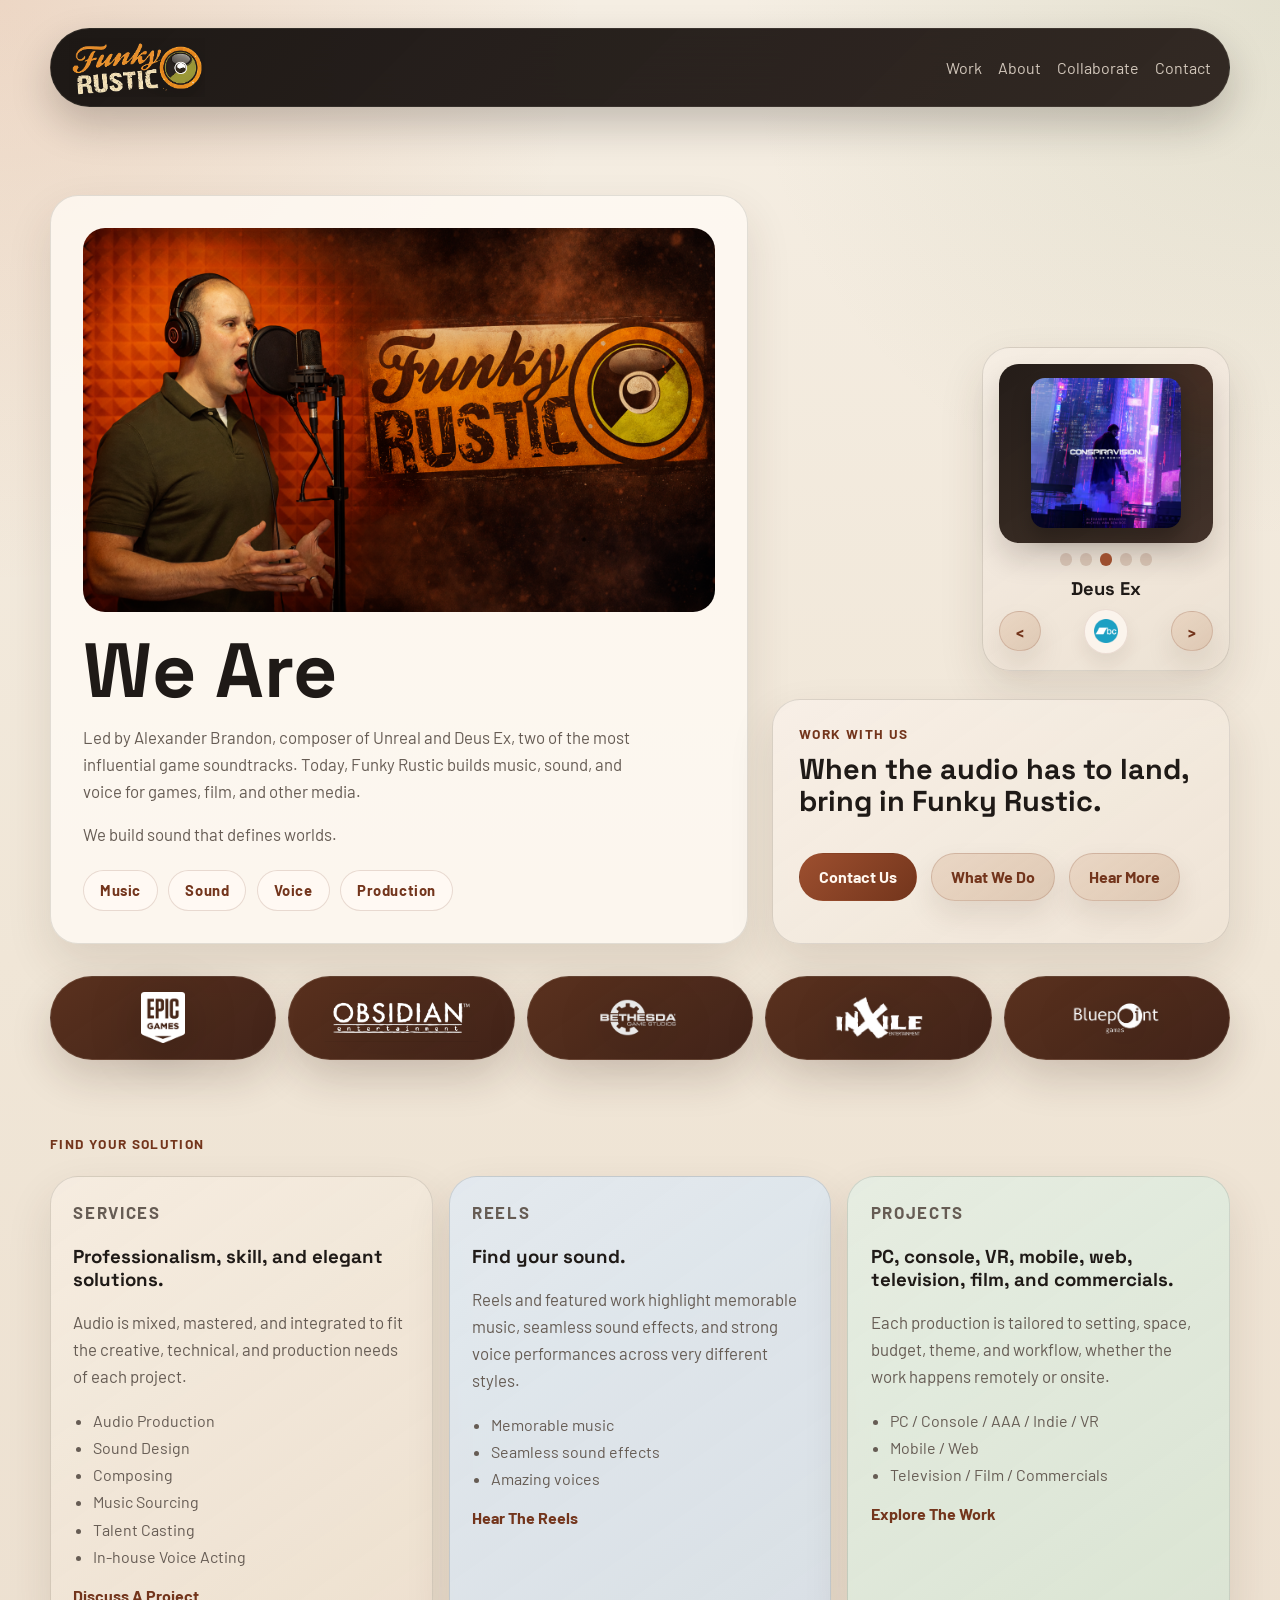
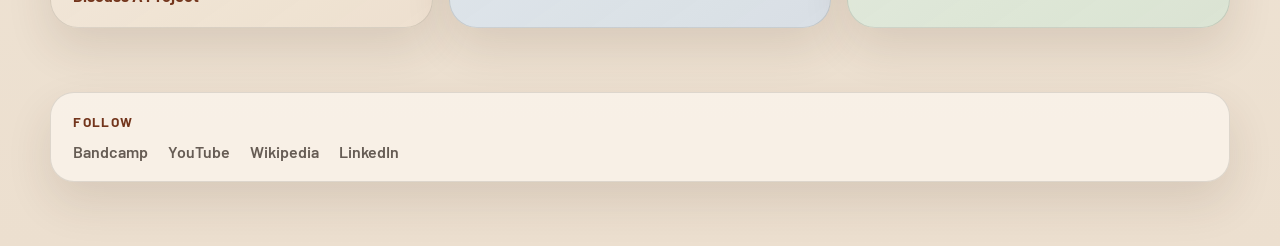
==== index.html @ 6a65932b "Copy Of Site" ====
<!DOCTYPE html>
<html lang="en">
  <head>
    <meta charset="UTF-8" />
    <meta name="viewport" content="width=device-width, initial-scale=1.0" />
    <meta
      name="description"
      content="Funky Rustic provides music, voice over and sound design for video games, television, and film, with a track record of multi-million selling projects such as Unreal, Deus Ex, the Wasteland series and ground breaking VR titles such as Job Simulator, under the direction of CEO Alexander Brandon. Funky Rustic: Lasting Sound."
    />
    <meta property="og:title" content="Funky Rustic | Alex Brandon" />
    <meta
      property="og:description"
      content="Funky Rustic provides music, voice over and sound design for video games, television, and film, with a track record of multi-million selling projects such as Unreal, Deus Ex, the Wasteland series and ground breaking VR titles such as Job Simulator, under the direction of CEO Alexander Brandon. Funky Rustic: Lasting Sound."
    />
    <meta property="og:url" content="https://felixdraconis.github.io/funkyrustic/index.html" />
    <meta
      property="og:image"
      content="https://felixdraconis.github.io/funkyrustic/assets/branding/FunkyRustic_Montage.png"
    />
    <meta property="og:type" content="website" />
    <meta name="twitter:card" content="summary_large_image" />
    <meta name="twitter:title" content="Funky Rustic | Alex Brandon" />
    <meta
      name="twitter:description"
      content="Funky Rustic provides music, voice over and sound design for video games, television, and film, with a track record of multi-million selling projects such as Unreal, Deus Ex, the Wasteland series and ground breaking VR titles such as Job Simulator, under the direction of CEO Alexander Brandon. Funky Rustic: Lasting Sound."
    />
    <meta
      name="twitter:image"
      content="https://felixdraconis.github.io/funkyrustic/assets/branding/FunkyRustic_Montage.png"
    />
    <link rel="icon" type="image/png" href="assets/branding/FunkyRustic_Icon.png" />
    <title>Funky Rustic | Alex Brandon</title>
    <link rel="preconnect" href="https://fonts.googleapis.com" />
    <link rel="preconnect" href="https://fonts.gstatic.com" crossorigin />
    <link
      href="https://fonts.googleapis.com/css2?family=Barlow:opsz,wght@9..144,400;9..144,500;9..144,600;9..144,700&family=Space+Grotesk:wght@500;700&display=swap"
      rel="stylesheet"
    />
    <link rel="stylesheet" href="styles.css?v=20260329-2" />
  </head>
  <body>
    <div class="site-shell">
      <header class="site-header">
        <a class="brand" href="index.html" aria-label="Funky Rustic home">
          <img
            class="brand-mark"
            src="assets/branding/FunkyRustic_SmallBanner_NoBackground.png"
            alt="Funky Rustic logo"
          />
        </a>
        <nav class="site-nav" aria-label="Primary">
          <a href="work.html">Work</a>
          <a href="about.html">About</a>
          <a href="collaborate.html">Collaborate</a>
          <a href="contact.html">Contact</a>
        </nav>
      </header>

      <main>
        <section class="hero hero-home">
          <div class="hero-copy">
            <a href="collaborate.html" aria-label="Explore how to work with Funky Rustic">
              <img
                class="hero-intro-image"
                src="assets/branding/FunkyRustic_Montage_Full.png"
                alt="Funky Rustic brand montage"
              />
            </a>
            <h1>
              We Are
              <span class="hero-cycle" aria-label="Sound, Music, Voice">
                <span class="hero-cycle-word hero-cycle-sound">Sound</span>
                <span class="hero-cycle-word hero-cycle-music">Music</span>
                <span class="hero-cycle-word hero-cycle-voice">Voice</span>
              </span>
            </h1>
            <p class="hero-text">
              Led by Alexander Brandon, composer of Unreal and Deus Ex, two of
              the most influential game soundtracks. Today, Funky Rustic builds
              music, sound, and voice for games, film, and other media.
            </p>
            <p class="hero-text">
              We build sound that defines worlds.
            </p>
            <div class="hero-pill-row" aria-label="Core capabilities">
              <span class="hero-pill">Music</span>
              <span class="hero-pill">Sound</span>
              <span class="hero-pill">Voice</span>
              <span class="hero-pill">Production</span>
            </div>
          </div>

          <aside class="hero-side-column" aria-label="Work with Funky Rustic">
            <article class="hero-card album-carousel album-carousel-home" data-album-carousel>
              <div class="album-carousel-stage">
                <div class="album-slide is-active" data-album-slide>
                  <div class="album-widget-media">
                    <a
                      class="album-cover-shell"
                      href="#"
                      target="_blank"
                      rel="noreferrer"
                      aria-label="Open album on Bandcamp"
                      data-album-image-link
                    >
                      <img class="album-cover" src="" alt="" data-album-image />
                    </a>
                    <div class="album-dots" aria-label="Album positions" data-album-dots></div>
                  </div>
                  <div class="album-meta">
                    <h2 id="album-spotlight-title" data-album-title>Loading album...</h2>
                    <div class="album-carousel-actions">
                      <button class="button button-secondary album-carousel-nav" type="button" data-album-prev>
                        &lt;
                      </button>
                      <a
                        class="album-link-icon"
                        href="#"
                        target="_blank"
                        rel="noreferrer"
                        aria-label="Open album on Bandcamp"
                        title="Bandcamp"
                        data-album-link
                      >
                        <img src="assets/linklogos/bandcamp_circle_128.png" alt="" />
                      </a>
                      <button class="button button-secondary album-carousel-nav" type="button" data-album-next>
                        &gt;
                      </button>
                    </div>
                  </div>
                </div>
              </div>
              <p class="album-carousel-fallback" data-album-fallback hidden>
                Album spotlight is temporarily unavailable. Visit
                <a href="https://alexanderbrandon.bandcamp.com/" target="_blank" rel="noreferrer">Bandcamp</a>
                to hear more.
              </p>
              <noscript>
                <style>
                  .album-carousel-stage {
                    display: none;
                  }
                </style>
                <p class="album-carousel-fallback album-carousel-fallback-visible">
                  Album spotlight requires JavaScript. Visit
                  <a href="https://alexanderbrandon.bandcamp.com/" target="_blank" rel="noreferrer">Bandcamp</a>
                  to hear more.
                </p>
              </noscript>
            </article>

            <article class="hero-card hero-card-spotlight">
              <p class="card-label">Work With Us</p>
              <h2>When the audio has to land, bring in Funky Rustic.</h2>

              <div class="hero-actions hero-actions-top">
                <a class="button button-primary" href="contact.html">Contact Us</a>
                <a class="button button-secondary" href="collaborate.html">What We Do</a>
                <a class="button button-secondary" href="work.html">Hear More</a>
                <a class="button button-mobile-accent button-mobile-only" href="about.html">Meet Alex</a>
              </div>
            </article>
          </aside>
        </section>

        <section class="proof-section" aria-label="Selected company credits">
          <div class="proof-strip proof-strip-logos proof-strip-logos-selected">
            <a class="proof-logo-card" href="work.html#company-credits" aria-label="Epic related credits">
              <img class="proof-logo proof-logo-standard" src="assets/companylogos/logo_epic.png" alt="Epic Games logo" />
            </a>
            <a class="proof-logo-card" href="work.html#company-credits" aria-label="Obsidian related credits">
              <img class="proof-logo proof-logo-standard" src="assets/companylogos/logo_obsidian.svg.png" alt="Obsidian Entertainment logo" />
            </a>
            <a class="proof-logo-card" href="work.html#company-credits" aria-label="Bethesda related credits">
              <img class="proof-logo proof-logo-standard" src="assets/companylogos/logo_bethesda.avif" alt="Bethesda logo" />
            </a>
            <a class="proof-logo-card" href="work.html#company-credits" aria-label="inXile related credits">
              <img class="proof-logo proof-logo-compact" src="assets/companylogos/logo_inxile.png.avif" alt="inXile Entertainment logo" />
            </a>
            <a class="proof-logo-card" href="work.html#company-credits" aria-label="Bluepoint related credits">
              <img class="proof-logo proof-logo-wide" src="assets/companylogos/logo_bluepoint.png.avif" alt="Bluepoint Games logo" />
            </a>
          </div>
        </section>

        <section class="section path-section">
          <div class="section-heading">
            <p class="eyebrow">Find Your Solution</p>
          </div>

          <div class="path-grid">
            <article class="path-card path-card-home path-card-home-amber">
              <p class="path-label">Services</p>
              <h3>Professionalism, skill, and elegant solutions.</h3>
              <p>
                Audio is mixed, mastered, and integrated to fit the creative,
                technical, and production needs of each project.
              </p>
              <ul class="mini-list">
                <li>Audio Production</li>
                <li>Sound Design</li>
                <li>Composing</li>
                <li>Music Sourcing</li>
                <li>Talent Casting</li>
                <li>In-house Voice Acting</li>
              </ul>
              <a href="contact.html">Discuss A Project</a>
            </article>

            <article class="path-card path-card-home path-card-home-slate">
              <p class="path-label">Reels</p>
              <h3>Find your sound.</h3>
              <p>
                Reels and featured work highlight memorable music, seamless sound
                effects, and strong voice performances across very different styles.
              </p>
              <ul class="mini-list">
                <li>Memorable music</li>
                <li>Seamless sound effects</li>
                <li>Amazing voices</li>
              </ul>
              <a href="work.html">Hear The Reels</a>
            </article>

            <article class="path-card path-card-home path-card-home-olive">
              <p class="path-label">Projects</p>
              <h3>PC, console, VR, mobile, web, television, film, and commercials.</h3>
              <p>
                Each production is tailored to setting, space, budget, theme,
                and workflow, whether the work happens remotely or onsite.
              </p>
              <ul class="mini-list">
                <li>PC / Console / AAA / Indie / VR</li>
                <li>Mobile / Web</li>
                <li>Television / Film / Commercials</li>
              </ul>
              <a href="work.html">Explore The Work</a>
            </article>
          </div>
        </section>
      </main>

      <footer class="site-footer">
        <div class="footer-block">
          <p class="eyebrow">Follow</p>
          <div class="footer-links">
            <a href="https://alexanderbrandon.bandcamp.com/" target="_blank" rel="noreferrer">Bandcamp</a>
            <a href="https://www.youtube.com/@AlexCBrandon/videos" target="_blank" rel="noreferrer">YouTube</a>
            <a href="https://en.wikipedia.org/wiki/Alexander_Brandon" target="_blank" rel="noreferrer">Wikipedia</a>
            <a href="https://www.linkedin.com/in/alexander-brandon-b84272/" target="_blank" rel="noreferrer">LinkedIn</a>
          </div>
        </div>
      </footer>
    </div>
    <script src="script.js?v=20260329-1"></script>
  </body>
</html>
---- styles.css ----
:root {
  --bg: #f4ecdf;
  --surface: rgba(255, 250, 244, 0.8);
  --surface-strong: #fffaf4;
  --text: #1f1a17;
  --muted: #665c54;
  --accent: #9d4f2f;
  --accent-dark: #73351c;
  --line: rgba(31, 26, 23, 0.12);
  --shadow: 0 20px 45px rgba(68, 39, 24, 0.12);
}

* {
  box-sizing: border-box;
}

html {
  scroll-behavior: smooth;
}

body {
  margin: 0;
  font-family: "Barlow", sans-serif;
  color: var(--text);
  background:
    radial-gradient(circle at top left, rgba(199, 109, 59, 0.18), transparent 26%),
    radial-gradient(circle at top right, rgba(126, 146, 96, 0.15), transparent 24%),
    linear-gradient(180deg, #f5eee3 0%, #f0e6d7 52%, #ecdfcf 100%);
}

a {
  color: inherit;
  text-decoration: none;
}

button,
input,
select,
textarea {
  font: inherit;
}

.site-shell {
  width: min(1180px, calc(100% - 2rem));
  margin: 0 auto;
  padding: 1rem 0 4rem;
}

.site-header {
  position: sticky;
  top: 0;
  z-index: 10;
  display: flex;
  justify-content: space-between;
  align-items: center;
  gap: 1rem;
  padding: 0.55rem 1.1rem;
  margin-top: 0.75rem;
  border: 1px solid rgba(255, 244, 230, 0.08);
  border-radius: 999px;
  background:
    linear-gradient(135deg, rgba(20, 16, 14, 0.96), rgba(39, 29, 24, 0.94));
  backdrop-filter: blur(18px);
  box-shadow: 0 18px 40px rgba(22, 13, 9, 0.22);
}

.brand,
.hero h1,
.section-heading h2,
.path-card h3,
.info-card h3,
.work-card h3,
.hero-card h2 {
  font-family: "Space Grotesk", sans-serif;
}

.brand {
  display: inline-flex;
  align-items: center;
  justify-content: center;
  width: 8.5rem;
  height: 3.7rem;
  overflow: hidden;
}

.brand-mark {
  width: 100%;
  height: 100%;
  object-fit: contain;
  transform: scale(1.02);
  transform-origin: center;
  filter: drop-shadow(0 8px 16px rgba(0, 0, 0, 0.28));
}

.site-nav {
  display: flex;
  flex-wrap: wrap;
  gap: 1rem;
  color: rgba(255, 244, 230, 0.78);
}

.site-nav a:hover,
.path-card a:hover {
  color: #fff4e6;
}

.hero {
  display: grid;
  grid-template-columns: 1.45fr 0.95fr;
  gap: 1.5rem;
  padding: 5.5rem 0 2rem;
  align-items: end;
}

.hero-home {
  min-height: 68vh;
}

.hero-side-column {
  display: grid;
  gap: 1.75rem;
  align-content: start;
  justify-items: end;
}

.hero-copy,
.hero-card,
.info-card,
.path-card,
.work-card,
.quote-card,
.contact-card {
  border: 1px solid var(--line);
  border-radius: 28px;
  background: var(--surface);
  box-shadow: var(--shadow);
}

.hero-copy {
  padding: 2rem;
}

.hero-intro-image {
  display: block;
  width: 100%;
  height: 24rem;
  margin: 0 0 1.4rem;
  border-radius: 22px;
  object-fit: cover;
  object-position: center;
}

.eyebrow,
.card-label,
.path-label,
.work-type,
.quote-credit {
  margin: 0 0 0.75rem;
  color: var(--accent-dark);
  font-size: 0.85rem;
  font-weight: 700;
  letter-spacing: 0.1em;
  text-transform: uppercase;
}

.hero h1 {
  margin: 0;
  font-size: clamp(2.8rem, 6vw, 5.3rem);
  line-height: 0.96;
  max-width: 11ch;
}

.hero-cycle {
  position: relative;
  display: inline-block;
  min-width: 5.4ch;
  min-height: 0.9em;
  line-height: 0.9;
  vertical-align: -0.08em;
}

.hero-cycle-word {
  position: absolute;
  inset: 0;
  opacity: 0;
  animation: heroCycle 27s ease-in-out infinite;
}

.hero-cycle-sound {
  color: var(--accent-dark);
  animation-delay: 0s;
}

.hero-cycle-music {
  color: #346b9a;
  animation-delay: 9s;
}

.hero-cycle-voice {
  color: #4d7c57;
  animation-delay: 18s;
}

@keyframes heroCycle {
  0% {
    opacity: 0;
    transform: translateY(10%) scale(0.985);
  }

  14%,
  30% {
    opacity: 1;
    transform: translateY(0) scale(1);
  }

  40%,
  100% {
    opacity: 0;
    transform: translateY(-8%) scale(1.015);
  }
}

@media (prefers-reduced-motion: reduce) {
  .hero-cycle {
    min-width: 0;
    min-height: 0;
  }

  .hero-cycle-word {
    position: static;
    animation: none;
    opacity: 0;
    transform: none;
  }

  .hero-cycle-sound {
    opacity: 1;
  }

  .hero-cycle-music,
  .hero-cycle-voice {
    display: none;
  }

  .hero-cycle-sound {
    animation: none;
  }
}

.hero-text,
.section-text,
.info-card p,
.path-card p,
.work-card p,
.feature-copy p,
.stack-list p,
.contact-form label {
  color: var(--muted);
  font-size: 1.05rem;
  line-height: 1.6;
}

.hero-text {
  max-width: 40ch;
  margin: 1rem 0 0;
}

.hero-home .hero-text {
  max-width: 62ch;
}

.hero-actions {
  display: flex;
  flex-wrap: wrap;
  gap: 0.85rem;
  margin-top: 2rem;
}

.hero-actions-top {
  margin-top: 2.2rem;
  margin-bottom: 1rem;
}

.hero-pill-row {
  display: flex;
  flex-wrap: wrap;
  gap: 0.65rem;
  margin-top: 1.4rem;
}

.hero-pill {
  display: inline-flex;
  align-items: center;
  justify-content: center;
  min-height: 2.55rem;
  padding: 0.55rem 1rem;
  border: 1px solid rgba(115, 53, 28, 0.16);
  border-radius: 999px;
  background: rgba(255, 250, 244, 0.85);
  color: var(--accent-dark);
  font-size: 0.92rem;
  font-weight: 700;
  letter-spacing: 0.04em;
}

.button {
  display: inline-flex;
  align-items: center;
  justify-content: center;
  min-height: 3rem;
  padding: 0.75rem 1.2rem;
  border-radius: 999px;
  border: 1px solid transparent;
  font-weight: 700;
}

.button-primary {
  color: #fff7ef;
  background: linear-gradient(135deg, var(--accent) 0%, var(--accent-dark) 100%);
}

.button-secondary {
  border-color: rgba(115, 53, 28, 0.18);
  background: linear-gradient(145deg, rgba(233, 214, 195, 0.96), rgba(221, 198, 177, 0.92));
  color: var(--accent-dark);
  box-shadow: 0 14px 28px rgba(68, 39, 24, 0.1);
}

.button-secondary:hover {
  border-color: rgba(115, 53, 28, 0.26);
  background: linear-gradient(145deg, rgba(239, 221, 204, 0.98), rgba(227, 205, 185, 0.94));
}

.button-quiet {
  min-height: 2.35rem;
  padding: 0.45rem 0.8rem;
  border-color: rgba(115, 53, 28, 0.08);
  background: rgba(255, 250, 244, 0.44);
  color: rgba(115, 53, 28, 0.72);
  box-shadow: none;
}

.button-quiet:hover {
  border-color: rgba(115, 53, 28, 0.14);
  background: rgba(255, 250, 244, 0.68);
  color: var(--accent-dark);
}

.button-mobile-only {
  display: none;
}

.button-mobile-accent {
  border-color: rgba(77, 124, 87, 0.16);
  background: linear-gradient(145deg, rgba(224, 235, 226, 0.96), rgba(210, 226, 214, 0.92));
  color: #456d4e;
  box-shadow: 0 12px 24px rgba(56, 86, 61, 0.1);
}

.button-mobile-accent:hover {
  border-color: rgba(77, 124, 87, 0.26);
  background: linear-gradient(145deg, rgba(230, 240, 231, 0.98), rgba(217, 231, 220, 0.94));
}

.hero-card {
  padding: 1.6rem;
}

.hero-card-spotlight {
  background:
    linear-gradient(145deg, rgba(247, 239, 230, 0.96), rgba(239, 228, 214, 0.9));
}

.hero-card-spotlight p:not(.card-label) {
  color: var(--muted);
  line-height: 1.6;
}

.hero-card-spotlight h2 {
  margin-bottom: 2rem;
}

.hero-card h2 {
  margin: 0 0 1rem;
  font-size: 1.8rem;
  line-height: 1.1;
}

.mini-list {
  margin: 0;
  padding-left: 1.2rem;
  color: var(--muted);
  line-height: 1.7;
}

.proof-section {
  margin: 0 0 3.85rem;
}

.proof-heading {
  max-width: 42rem;
  margin-bottom: 1rem;
}

.proof-strip {
  display: grid;
  grid-template-columns: repeat(6, 1fr);
  gap: 0.75rem;
}

.proof-strip-logos {
  grid-template-columns: repeat(4, 1fr);
}

.proof-strip-logos-selected {
  grid-template-columns: repeat(5, minmax(0, 1fr));
}

.proof-strip a {
  margin: 0;
  padding: 0.95rem 0.75rem;
  border: 1px solid var(--line);
  border-radius: 999px;
  background: rgba(255, 250, 244, 0.56);
  color: var(--muted);
  text-align: center;
  font-weight: 600;
}

.proof-strip a:hover {
  color: var(--accent-dark);
  border-color: rgba(115, 53, 28, 0.24);
  background: rgba(255, 250, 244, 0.86);
}

.proof-strip-logos .proof-logo-card {
  display: flex;
  align-items: center;
  justify-content: center;
  min-height: 5.25rem;
  padding: 0.65rem 0.9rem;
  border: 1px solid rgba(255, 234, 215, 0.12);
  border-radius: 999px;
  background:
    linear-gradient(145deg, rgba(86, 44, 26, 0.98), rgba(58, 28, 17, 0.96));
  box-shadow: 0 18px 40px rgba(55, 27, 17, 0.18);
}

.proof-strip-logos .proof-logo-card:hover {
  border-color: rgba(255, 234, 215, 0.26);
  background:
    linear-gradient(145deg, rgba(103, 52, 31, 0.98), rgba(69, 33, 19, 0.97));
}

.proof-strip-logos .proof-logo {
  width: 100%;
  object-fit: contain;
  filter: drop-shadow(0 10px 24px rgba(0, 0, 0, 0.28));
  transition: transform 180ms ease;
}

.proof-strip-logos .proof-logo-card:hover .proof-logo {
  transform: scale(1.08);
}

.proof-strip-logos .proof-logo-standard {
  height: 3.2rem;
}

.proof-strip-logos .proof-logo-compact {
  height: 2.75rem;
}

.proof-strip-logos .proof-logo-wide {
  height: 2.85rem;
}

.proof-strip-logos .proof-logo-retro {
  transform: scale(0.9);
}

.section {
  padding: 2.25rem 0;
}

.path-section {
  padding-top: 0.85rem;
  padding-bottom: 3rem;
}

.page-hero {
  max-width: 48rem;
  padding: 5rem 0 1rem;
}

.page-hero h1 {
  margin: 0;
  font-family: "Space Grotesk", sans-serif;
  font-size: clamp(2.5rem, 5vw, 4.6rem);
  line-height: 0.98;
}

.error-page {
  padding-top: 4.25rem;
  padding-bottom: 2.5rem;
}

.error-layout {
  display: grid;
  grid-template-columns: minmax(0, 0.95fr) minmax(18rem, 0.9fr);
  gap: 1.5rem;
  align-items: center;
}

.error-copy-card,
.error-figure {
  border: 1px solid var(--line);
  border-radius: 28px;
  box-shadow: var(--shadow);
}

.error-copy-card {
  padding: 2rem;
  background:
    radial-gradient(circle at top right, rgba(157, 79, 47, 0.12), transparent 34%),
    linear-gradient(145deg, rgba(249, 241, 232, 0.96), rgba(241, 230, 216, 0.92));
}

.error-copy-card h1 {
  margin: 0;
  font-family: "Space Grotesk", sans-serif;
  font-size: clamp(2.6rem, 5vw, 4.8rem);
  line-height: 0.96;
  max-width: 10ch;
}

.error-copy-card .section-text {
  max-width: 34rem;
  margin-top: 1rem;
}

.error-figure {
  margin: 0;
  overflow: hidden;
  background:
    linear-gradient(145deg, rgba(234, 225, 214, 0.95), rgba(223, 212, 198, 0.9));
}

.error-image {
  display: block;
  width: 100%;
  min-height: 32rem;
  object-fit: cover;
  object-position: center;
}

.error-caption {
  padding: 1rem 1.2rem 1.25rem;
  color: var(--accent-dark);
  font-family: "Space Grotesk", sans-serif;
  font-size: 1.2rem;
  font-weight: 700;
  line-height: 1.2;
}

.page-actions {
  margin-top: 1.5rem;
}

.work-page-hero {
  padding-top: 2.4rem;
}

.about-letter-wrap {
  padding-bottom: 0.75rem;
}

.about-letter {
  width: min(100%, 46rem);
  margin: 0 auto;
  padding: 1.4rem 1.8rem;
  border: 1px solid rgba(115, 53, 28, 0.12);
  border-radius: 24px;
  background:
    linear-gradient(145deg, rgba(245, 238, 223, 0.98), rgba(237, 227, 212, 0.94));
  box-shadow: 0 18px 32px rgba(68, 39, 24, 0.1);
}

.about-letter-avatar {
  display: none;
}

.about-letter-copy {
  margin: 0.4rem 0 0;
  color: var(--muted);
  font-size: 1.05rem;
  line-height: 1.75;
}

.section-heading {
  max-width: 60rem;
  margin-bottom: 1.5rem;
}

.section-heading-split {
  max-width: none;
  display: flex;
  align-items: end;
  justify-content: space-between;
  gap: 1rem;
}

.section-heading h2,
.feature-copy h2,
.two-column h2 {
  margin: 0;
  font-size: clamp(2rem, 4vw, 3.2rem);
  line-height: 1.05;
}

.card-grid,
.path-grid,
.work-grid {
  display: grid;
  gap: 1rem;
}

.card-grid {
  grid-template-columns: repeat(3, 1fr);
}

.path-grid {
  grid-template-columns: repeat(3, 1fr);
}

.info-card,
.path-card,
.work-card {
  padding: 1.4rem;
}

.path-card-home {
  background: linear-gradient(145deg, rgba(250, 242, 233, 0.96), rgba(242, 232, 220, 0.9));
}

.path-card-home-amber {
  background: linear-gradient(145deg, rgba(245, 236, 224, 0.96), rgba(237, 224, 207, 0.9));
}

.path-card-home-slate {
  background: linear-gradient(145deg, rgba(226, 233, 239, 0.96), rgba(214, 223, 231, 0.9));
}

.path-card-home-olive {
  background: linear-gradient(145deg, rgba(229, 237, 226, 0.96), rgba(216, 228, 211, 0.9));
}

.collaborate-card {
  display: block;
  overflow: hidden;
  background: linear-gradient(145deg, rgba(255, 249, 241, 0.94), rgba(247, 238, 227, 0.88));
  transition:
    transform 180ms ease,
    box-shadow 180ms ease,
    border-color 180ms ease;
}

.collaborate-card-amber {
  background: linear-gradient(145deg, rgba(245, 236, 224, 0.96), rgba(237, 224, 207, 0.9));
}

.collaborate-card-slate {
  background: linear-gradient(145deg, rgba(225, 233, 239, 0.96), rgba(212, 223, 231, 0.9));
}

.collaborate-card-olive {
  background: linear-gradient(145deg, rgba(229, 237, 226, 0.96), rgba(216, 228, 211, 0.9));
}

.collaborate-card-clay {
  background: linear-gradient(145deg, rgba(241, 231, 223, 0.96), rgba(232, 217, 206, 0.9));
}

.collaborate-card-image {
  display: block;
  width: calc(100% + 2.8rem);
  height: 10.5rem;
  margin: -1.4rem -1.4rem 1rem;
  object-fit: cover;
  object-position: center;
  transition: transform 240ms ease;
}

.collaborate-card:hover {
  transform: translateY(-3px);
  border-color: rgba(115, 53, 28, 0.2);
  box-shadow: 0 24px 42px rgba(68, 39, 24, 0.16);
}

.collaborate-card:hover .collaborate-card-image {
  transform: scale(1.06);
}

.path-card a {
  display: inline-block;
  margin-top: 1rem;
  color: var(--accent-dark);
  font-weight: 700;
}

.tabs {
  display: flex;
  flex-wrap: wrap;
  gap: 0.65rem;
  margin-bottom: 1.2rem;
}

.tab-button {
  padding: 0.75rem 1rem;
  border: 1px solid var(--line);
  border-radius: 999px;
  background: rgba(255, 250, 244, 0.56);
  color: var(--muted);
  cursor: pointer;
}

.tab-button.is-active {
  color: #fff7ef;
  border-color: transparent;
  background: linear-gradient(135deg, var(--accent) 0%, var(--accent-dark) 100%);
}

.work-grid {
  grid-template-columns: repeat(3, 1fr);
}

.work-grid-credits {
  margin-bottom: 1.5rem;
}

.company-section-heading {
  margin-top: 2.75rem;
  scroll-margin-top: 7rem;
}

.album-carousel {
  width: min(100%, 15.5rem);
  padding: 1rem;
  background:
    linear-gradient(145deg, rgba(245, 237, 227, 0.98), rgba(236, 225, 211, 0.92));
}

.album-carousel-home {
  margin-top: 0;
}

.album-carousel-fallback {
  margin: 0;
  color: var(--muted);
  font-size: 0.95rem;
  line-height: 1.5;
  text-align: center;
}

.album-carousel-fallback a {
  color: var(--accent-dark);
  font-weight: 700;
}

.album-carousel-fallback-visible {
  display: block;
}

.album-carousel.is-unavailable .album-carousel-stage {
  display: none;
}

.album-carousel-actions {
  display: grid;
  grid-template-columns: 1fr auto 1fr;
  align-items: center;
  margin-top: 0;
}

.album-carousel-nav {
  min-width: 2.6rem;
  min-height: 2.5rem;
  padding: 0.55rem 0.8rem;
}

.album-carousel-actions [data-album-prev] {
  justify-self: start;
}

.album-carousel-actions [data-album-next] {
  justify-self: end;
}

.album-carousel-stage {
  display: flex;
  align-items: stretch;
}

.album-slide {
  display: grid;
  gap: 0.8rem;
  width: 100%;
  opacity: 0.7;
  transform: translateX(0.7rem);
  transition:
    opacity 220ms ease,
    transform 220ms ease;
}

.album-slide.is-active {
  opacity: 1;
  transform: translateX(0);
}

.album-widget-media {
  display: grid;
  justify-items: center;
  gap: 0.65rem;
}

.album-cover-shell {
  display: flex;
  align-items: center;
  justify-content: center;
  width: 100%;
  min-height: 11.2rem;
  padding: 0.7rem;
  border-radius: 20px;
  background:
    radial-gradient(circle at top right, rgba(157, 79, 47, 0.18), transparent 38%),
    linear-gradient(145deg, rgba(32, 24, 20, 0.98), rgba(59, 43, 34, 0.96));
  box-shadow: 0 16px 28px rgba(30, 19, 13, 0.16);
  transition:
    transform 200ms ease,
    box-shadow 200ms ease;
}

.album-cover-shell:hover {
  transform: translateY(-2px);
  box-shadow: 0 22px 34px rgba(30, 19, 13, 0.2);
}

.album-cover-shell:hover .album-cover {
  transform: scale(1.05);
}

.album-cover {
  display: block;
  width: 100%;
  max-width: 9.4rem;
  max-height: 9.4rem;
  object-fit: cover;
  border-radius: 14px;
  box-shadow: 0 12px 20px rgba(0, 0, 0, 0.24);
  transition: transform 200ms ease;
}

.album-meta {
  display: grid;
  gap: 0.65rem;
  text-align: center;
}

.album-meta h2 {
  margin: 0;
  font-size: clamp(0.98rem, 1.5vw, 1.15rem);
  line-height: 1.08;
  text-align: center;
}

.album-link-icon {
  display: inline-flex;
  align-items: center;
  justify-content: center;
  width: 2.8rem;
  height: 2.8rem;
  border: 1px solid rgba(115, 53, 28, 0.12);
  border-radius: 999px;
  background: rgba(255, 250, 244, 0.72);
  box-shadow: 0 10px 18px rgba(68, 39, 24, 0.08);
  transition:
    transform 180ms ease,
    box-shadow 180ms ease,
    border-color 180ms ease,
    background 180ms ease;
}

.album-link-icon:hover {
  transform: translateY(-1px) scale(1.04);
  border-color: rgba(115, 53, 28, 0.22);
  background: rgba(255, 250, 244, 0.92);
  box-shadow: 0 14px 24px rgba(68, 39, 24, 0.14);
}

.album-link-icon img {
  display: block;
  width: 1.5rem;
  height: 1.5rem;
  object-fit: contain;
}

.album-dots {
  display: flex;
  flex-wrap: nowrap;
  justify-content: center;
  gap: 0.45rem;
  margin-top: 0;
}

.album-dot {
  width: 0.8rem;
  height: 0.8rem;
  padding: 0;
  border: 0;
  border-radius: 999px;
  background: rgba(115, 53, 28, 0.18);
  cursor: pointer;
}

.album-dot.is-active {
  background: var(--accent);
}

.company-grid {
  margin-bottom: 1.5rem;
}

.company-card {
  display: grid;
  gap: 1rem;
  align-content: start;
  background:
    linear-gradient(145deg, rgba(19, 15, 13, 0.98), rgba(37, 28, 23, 0.95));
  color: #fff4e6;
}

.company-card p {
  color: rgba(255, 244, 230, 0.74);
}

.company-logo {
  width: 100%;
  height: 2.8rem;
  object-fit: contain;
  object-position: left center;
}

.company-wordmark {
  margin: 0;
  font-family: "Space Grotesk", sans-serif;
  font-size: 1.9rem;
  font-weight: 700;
  line-height: 1;
  letter-spacing: 0.02em;
  color: #fff4e6;
}

.company-credit-list {
  display: grid;
  gap: 0.9rem;
  margin: 0;
  padding: 0;
  list-style: none;
}

.company-card .company-credit-list a {
  color: #fff4e6;
  font-weight: 700;
}

.company-credit-row {
  display: grid;
  grid-template-columns: minmax(0, 1fr) 2.8rem;
  gap: 0.85rem;
  align-items: center;
}

.company-credit-copy {
  min-width: 0;
}

.company-link-stack {
  display: inline-flex;
  flex-wrap: nowrap;
  align-items: center;
  gap: 0.4rem;
  justify-content: flex-end;
  min-width: 0;
}

.company-link-stack .company-link-icon {
  width: 2.1rem;
  height: 2.1rem;
  flex: 0 0 auto;
}

.company-link-stack .company-link-icon img {
  width: 1.2rem;
  height: 1.2rem;
}

.company-card .company-credit-list a:hover {
  color: #ffd8b7;
}

.company-link-icon {
  display: inline-flex;
  align-items: center;
  justify-content: center;
  width: 2.8rem;
  height: 2.8rem;
  align-self: stretch;
  border-radius: 999px;
  border: 1px solid rgba(255, 244, 230, 0.18);
  background: rgba(255, 244, 230, 0.08);
  box-shadow: 0 8px 18px rgba(0, 0, 0, 0.2);
  transition:
    transform 180ms ease,
    border-color 180ms ease,
    background 180ms ease,
    box-shadow 180ms ease;
}

.company-link-icon img {
  display: block;
  width: 1.7rem;
  height: 1.7rem;
  object-fit: contain;
}

.company-card .company-link-icon:hover {
  transform: translateY(-1px) scale(1.05);
  border-color: rgba(255, 216, 183, 0.46);
  background: rgba(255, 244, 230, 0.16);
  box-shadow: 0 14px 24px rgba(0, 0, 0, 0.24);
}


.company-credit-role,
.company-credit-note {
  display: block;
  margin-top: 0.2rem;
  color: rgba(255, 244, 230, 0.72);
  line-height: 1.5;
}

.archive-band {
  align-items: stretch;
}

.archive-intro,
.archive-note {
  height: 100%;
}

.archive-table-shell {
  overflow-x: auto;
  border: 1px solid var(--line);
  border-radius: 28px;
  background: rgba(255, 250, 244, 0.82);
  box-shadow: var(--shadow);
}

.archive-table {
  width: 100%;
  border-collapse: collapse;
  min-width: 760px;
}

.archive-table th,
.archive-table td {
  padding: 1rem 1.15rem;
  text-align: left;
  border-bottom: 1px solid rgba(31, 26, 23, 0.08);
}

.archive-table th {
  position: sticky;
  top: 0;
  background: rgba(255, 247, 239, 0.96);
}

.archive-table td {
  color: var(--muted);
}

.archive-table tbody tr:hover {
  background: rgba(157, 79, 47, 0.05);
}

.about-metric-pills {
  display: flex;
  flex-direction: column;
  align-items: flex-end;
  gap: 0.85rem;
  margin-top: 1.4rem;
}

.about-metric-pill {
  display: flex;
  align-items: center;
  justify-content: space-between;
  gap: 1rem;
  width: min(100%, 22rem);
  padding: 0.75rem 1rem;
  border: 1px solid rgba(115, 53, 28, 0.14);
  border-radius: 999px;
  background:
    linear-gradient(145deg, rgba(255, 250, 244, 0.95), rgba(246, 235, 220, 0.92));
  box-shadow: 0 14px 28px rgba(68, 39, 24, 0.1);
  transition:
    transform 180ms ease,
    box-shadow 180ms ease,
    border-color 180ms ease;
}

.about-metric-number,
.about-metric-text {
  margin: 0;
  font-family: "Space Grotesk", sans-serif;
}

.about-metric-number {
  color: var(--accent-dark);
  font-size: clamp(2rem, 4vw, 3.2rem);
  font-weight: 700;
  line-height: 1;
}

.about-metric-text {
  color: var(--text);
  font-size: 1rem;
  font-weight: 700;
  letter-spacing: 0.04em;
  text-transform: uppercase;
}

.about-metric-pill:hover {
  transform: translateY(-2px);
  border-color: rgba(115, 53, 28, 0.24);
  box-shadow: 0 18px 34px rgba(68, 39, 24, 0.16);
}

.about-highlights-card {
  padding: 1.6rem;
  margin-bottom: 1.5rem;
  background:
    linear-gradient(145deg, rgba(250, 243, 233, 0.98), rgba(241, 231, 216, 0.94));
}

.about-highlights-top {
  max-width: 54rem;
}

.about-highlights-top h2 {
  margin: 0;
  font-size: clamp(1.55rem, 3vw, 2.35rem);
  line-height: 1.08;
  max-width: 24ch;
}

.about-credentials-list {
  display: grid;
  gap: 0.65rem;
  color: var(--muted);
}

.about-credential-link {
  display: inline-grid;
  gap: 0.45rem;
  width: fit-content;
  max-width: 100%;
  color: var(--muted);
}

.about-credential-link:hover {
  color: var(--accent-dark);
}

.about-credential-logo {
  display: block;
  width: auto;
  height: 2.5rem;
  object-fit: contain;
  flex: 0 0 auto;
}

.about-highlights-bottom {
  display: grid;
  grid-template-columns: minmax(0, 1fr) auto;
  gap: 2rem;
  align-items: start;
  margin-top: 1.4rem;
}

.about-credits-grid {
  margin-top: 0;
}

.testimonial-grid {
  grid-template-columns: repeat(3, 1fr);
}

.testimonial-card {
  position: relative;
  overflow: hidden;
  padding: 1.6rem 1.5rem 1.45rem 1.9rem;
  background:
    linear-gradient(145deg, rgba(213, 230, 243, 0.96), rgba(192, 216, 235, 0.92));
  border: 1px solid rgba(52, 107, 154, 0.2);
}

.testimonial-card::before {
  content: "\"";
  position: absolute;
  left: 1rem;
  top: 0.75rem;
  color: rgba(52, 107, 154, 0.42);
  font-family: "Space Grotesk", sans-serif;
  font-size: 3rem;
  font-weight: 700;
  line-height: 1;
}

.testimonial-grid .testimonial-card:nth-child(2) {
  background:
    linear-gradient(145deg, rgba(226, 239, 228, 0.96), rgba(207, 227, 211, 0.92));
  border-color: rgba(77, 124, 87, 0.2);
}

.testimonial-grid .testimonial-card:nth-child(3) {
  background:
    linear-gradient(145deg, rgba(239, 230, 220, 0.96), rgba(229, 214, 201, 0.92));
  border-color: rgba(157, 79, 47, 0.2);
}

.testimonial-grid .testimonial-card:nth-child(2)::before {
  color: rgba(77, 124, 87, 0.38);
}

.testimonial-grid .testimonial-card:nth-child(3)::before {
  color: rgba(157, 79, 47, 0.36);
}

.testimonial-card .quote {
  margin: 0 0 1.05rem;
  padding-left: 1.35rem;
  font-size: 0.94rem;
  line-height: 1.72;
  color: rgba(31, 26, 23, 0.84);
}

.testimonial-card .quote-credit {
  margin: 0;
  padding-left: 1.35rem;
  color: rgba(31, 26, 23, 0.68);
}

.partner-grid {
  grid-template-columns: repeat(2, minmax(0, 1fr));
}

.partner-card {
  display: flex;
  align-items: center;
  justify-content: flex-start;
  gap: 1.35rem;
  min-height: 9.5rem;
  padding: 1.6rem;
  background:
    linear-gradient(145deg, rgba(247, 239, 229, 0.96), rgba(239, 229, 216, 0.92));
  transition:
    transform 180ms ease,
    box-shadow 180ms ease,
    border-color 180ms ease;
}

.partner-card:hover {
  transform: translateY(-2px);
  border-color: rgba(115, 53, 28, 0.22);
  box-shadow: 0 18px 34px rgba(68, 39, 24, 0.16);
}

.partner-logo {
  display: block;
  width: auto;
  max-width: 100%;
  height: auto;
  max-height: 3.6rem;
  object-fit: contain;
}

.partner-logo-wrap {
  display: flex;
  align-items: center;
  justify-content: center;
  flex: 0 0 auto;
}

.partner-logo-li-ortega {
  max-height: 3.9rem;
}

.partner-logo-unlock {
  max-height: 3.2rem;
}

.partner-copy {
  display: grid;
  gap: 0.45rem;
}

.partner-name {
  margin: 0;
  font-family: "Space Grotesk", sans-serif;
  font-size: 1.1rem;
  line-height: 1.1;
}

.partner-text {
  margin: 0;
  color: var(--muted);
  font-size: 0.97rem;
  line-height: 1.55;
}

.about-endcap {
  padding-top: 0.5rem;
}

.about-endcap-block {
  display: grid;
  justify-items: start;
  gap: 0.85rem;
}

.about-endcap-block .section-text {
  margin: 0;
}

.sort-button {
  display: inline-flex;
  align-items: center;
  gap: 0.35rem;
  padding: 0;
  border: 0;
  background: transparent;
  color: var(--accent-dark);
  font-size: 0.82rem;
  font-weight: 700;
  letter-spacing: 0.08em;
  text-transform: uppercase;
  cursor: pointer;
}

.sort-button::after {
  content: "↕";
  font-size: 0.8rem;
  opacity: 0.45;
}

.sort-button.is-active::after {
  content: "↑";
  opacity: 1;
}

.sort-button[data-sort-direction="desc"].is-active::after {
  content: "↓";
}

.work-card-featured {
  background:
    linear-gradient(145deg, rgba(157, 79, 47, 0.95), rgba(115, 53, 28, 0.9)),
    var(--surface);
  color: #fff7ef;
}

.work-card-featured p,
.work-card-featured .work-type {
  color: rgba(255, 247, 239, 0.88);
}

.feature-band {
  display: grid;
  grid-template-columns: 1.45fr 0.55fr;
  gap: 1rem;
  align-items: stretch;
}

.feature-band.about-media-band {
  grid-template-columns: 13rem minmax(0, 1fr);
}

.about-portrait-card {
  display: flex;
  align-items: center;
  justify-content: center;
  min-height: 100%;
  width: 13rem;
  max-width: 13rem;
  padding: 1.15rem;
  background:
    linear-gradient(145deg, rgba(30, 23, 19, 0.98), rgba(53, 39, 31, 0.96));
  justify-self: start;
}

.about-portrait-image {
  width: 100%;
  min-height: 12rem;
  max-height: 18rem;
  border-radius: 18px;
  object-position: center top;
}

.about-video-card {
  padding: 1rem;
  width: 100%;
  justify-self: stretch;
}

.about-video-card .video-frame {
  padding-top: 56.25%;
}

.reel-band {
  margin-bottom: 2rem;
}

.reel-card {
  padding: 1rem;
}

.video-frame {
  position: relative;
  width: 100%;
  padding-top: 56.25%;
  overflow: hidden;
  border-radius: 22px;
  background: #120d0a;
}

.video-frame iframe {
  position: absolute;
  inset: 0;
  width: 100%;
  height: 100%;
  border: 0;
}

.reel-logo-list {
  display: grid;
  gap: 0.75rem;
  margin-top: 0.1rem;
  justify-items: center;
}

.secondary-reel-band {
  align-items: stretch;
}

.secondary-reel-links {
  display: grid;
  gap: 0.75rem;
}

.secondary-reel-link {
  display: grid;
  gap: 0.18rem;
  padding: 0.8rem 0.9rem;
  border: 1px solid rgba(31, 26, 23, 0.08);
  border-radius: 18px;
  background: rgba(255, 250, 244, 0.72);
  transition:
    transform 180ms ease,
    box-shadow 180ms ease,
    border-color 180ms ease;
}

.secondary-reel-link:hover {
  transform: translateY(-2px);
  border-color: rgba(115, 53, 28, 0.18);
  box-shadow: 0 14px 28px rgba(68, 39, 24, 0.12);
}

.secondary-reel-link strong {
  font-family: "Space Grotesk", sans-serif;
  font-size: 1rem;
  line-height: 1.1;
}

.secondary-reel-link span {
  color: var(--muted);
  font-size: 0.94rem;
  line-height: 1.5;
}

.work-reel-links {
  margin-top: 0.1rem;
}

.work-reel-button {
  margin-top: 1rem;
  align-self: flex-start;
}

.reel-logo-link {
  display: inline-flex;
  align-items: center;
  justify-content: center;
  width: fit-content;
  max-width: 100%;
  overflow: hidden;
  border-radius: 14px;
  border: 1px solid rgba(31, 26, 23, 0.08);
  background: rgba(255, 250, 244, 0.86);
  box-shadow: 0 10px 18px rgba(68, 39, 24, 0.08);
  padding: 0.45rem;
  transition:
    transform 180ms ease,
    box-shadow 180ms ease,
    border-color 180ms ease;
}

.reel-logo-link:hover {
  transform: scale(1.02);
  border-color: rgba(115, 53, 28, 0.22);
  box-shadow: 0 18px 32px rgba(68, 39, 24, 0.18);
}

.reel-logo-image {
  display: block;
  width: auto;
  max-width: 100%;
  height: auto;
  margin: 0 auto;
  object-fit: contain;
}

.quote-card {
  display: flex;
  flex-direction: column;
  justify-content: center;
  padding: 1.6rem;
  background:
    radial-gradient(circle at top right, rgba(157, 79, 47, 0.2), transparent 34%),
    rgba(255, 250, 244, 0.84);
}

.portrait-card {
  padding: 0;
  overflow: hidden;
  min-height: 100%;
}

.portrait-image {
  display: block;
  width: 100%;
  height: 100%;
  min-height: 24rem;
  object-fit: cover;
}

.quote {
  margin: 0 0 1rem;
  font-family: "Space Grotesk", sans-serif;
  font-size: 1.6rem;
  line-height: 1.2;
}

.two-column {
  display: grid;
  grid-template-columns: 0.9fr 1.1fr;
  gap: 2rem;
  align-items: start;
}

.stack-list {
  display: grid;
  gap: 1rem;
}

.contact-card {
  padding: 2rem;
}

.site-footer {
  display: grid;
  grid-template-columns: 1fr;
  gap: 1rem;
  padding: 1rem 0 0;
}

.footer-block {
  padding: 1.25rem 1.4rem;
  border: 1px solid var(--line);
  border-radius: 24px;
  background: rgba(255, 250, 244, 0.62);
  box-shadow: var(--shadow);
}

.footer-links {
  display: flex;
  flex-wrap: wrap;
  gap: 0.9rem 1.25rem;
}

.footer-links a {
  color: var(--muted);
  font-weight: 600;
}

.footer-links a:hover {
  color: var(--accent-dark);
}

.contact-form {
  display: grid;
  grid-template-columns: repeat(2, 1fr);
  gap: 1rem;
}

.contact-form label {
  display: grid;
  gap: 0.5rem;
  font-weight: 600;
}

.contact-form label:last-of-type {
  grid-column: 1 / -1;
}

.contact-form textarea {
  min-height: 14rem;
  resize: vertical;
}

.contact-form input,
.contact-form select,
.contact-form textarea {
  width: 100%;
  border: 1px solid var(--line);
  border-radius: 16px;
  padding: 0.9rem 1rem;
  background: rgba(255, 255, 255, 0.56);
  color: var(--text);
}

.contact-form button {
  width: fit-content;
}

@media (max-width: 960px) {
  .hero,
  .feature-band,
  .two-column,
  .card-grid,
  .path-grid,
  .work-grid,
  .contact-form,
  .proof-strip,
  .site-footer {
    grid-template-columns: 1fr;
  }

  .proof-strip-logos-selected {
    grid-template-columns: 1fr;
  }

  .hero-side-column {
    display: contents;
  }

  .hero {
    padding-top: 3rem;
  }

  .about-highlights-top {
    max-width: 100%;
  }

  .about-highlights-bottom {
    grid-template-columns: 1fr;
  }

  .section-heading-split {
    align-items: start;
    flex-direction: column;
  }

  .site-header {
    border-radius: 28px;
    align-items: flex-start;
    flex-direction: column;
  }

  .hero h1 {
    max-width: 12ch;
  }
}

@media (max-width: 640px) {
  .site-shell {
    width: min(100% - 1rem, 100%);
  }

  .hero {
    padding-top: 1.5rem;
  }

  .hero-intro-image {
    object-position: right center;
  }

  .hero-copy {
    padding-left: 1rem;
    padding-right: 1rem;
  }

  .hero-copy,
  .hero-card,
  .info-card,
  .path-card,
  .work-card,
  .quote-card,
  .contact-card {
    border-radius: 22px;
  }

  .hero h1,
  .section-heading h2,
  .feature-copy h2,
  .two-column h2 {
    font-size: 2.1rem;
  }

  .hero-text,
  .section-text,
  .info-card p,
  .path-card p,
  .work-card p,
  .feature-copy p,
  .stack-list p,
  .contact-form label {
    font-size: 1rem;
  }

  .contact-form {
    grid-template-columns: 1fr;
  }

  .error-layout {
    grid-template-columns: 1fr;
  }

  .error-image {
    min-height: 22rem;
  }

  .brand {
    align-self: flex-start;
  }

  .brand-mark {
    transform: scale(0.98);
  }

  .portrait-image {
    min-height: 18rem;
  }

  .about-letter {
    display: grid;
    grid-template-columns: 5.25rem minmax(0, 1fr);
    gap: 1rem;
    align-items: start;
    padding: 1rem 1.1rem;
  }

  .about-letter-avatar {
    display: block;
    width: 100%;
    aspect-ratio: 1 / 1;
    border-radius: 18px;
    object-fit: cover;
    object-position: center top;
    box-shadow: 0 12px 24px rgba(68, 39, 24, 0.14);
  }

  .about-letter-body {
    min-width: 0;
  }

  .about-letter .eyebrow {
    margin-bottom: 0.45rem;
  }

  .about-media-band .about-portrait-card {
    display: none;
  }

  .feature-band.about-media-band {
    grid-template-columns: 1fr;
  }

  .about-video-card {
    width: 100%;
    padding: 0.85rem;
  }

  .about-video-card .video-frame {
    padding-top: 56.25%;
  }

  .reel-band .reel-note,
  .secondary-reel-band .reel-note {
    display: none;
  }

  .album-carousel-home {
    display: none;
  }

  .hero-pill-row {
    display: none;
  }

  .button-mobile-only {
    display: inline-flex;
  }
}
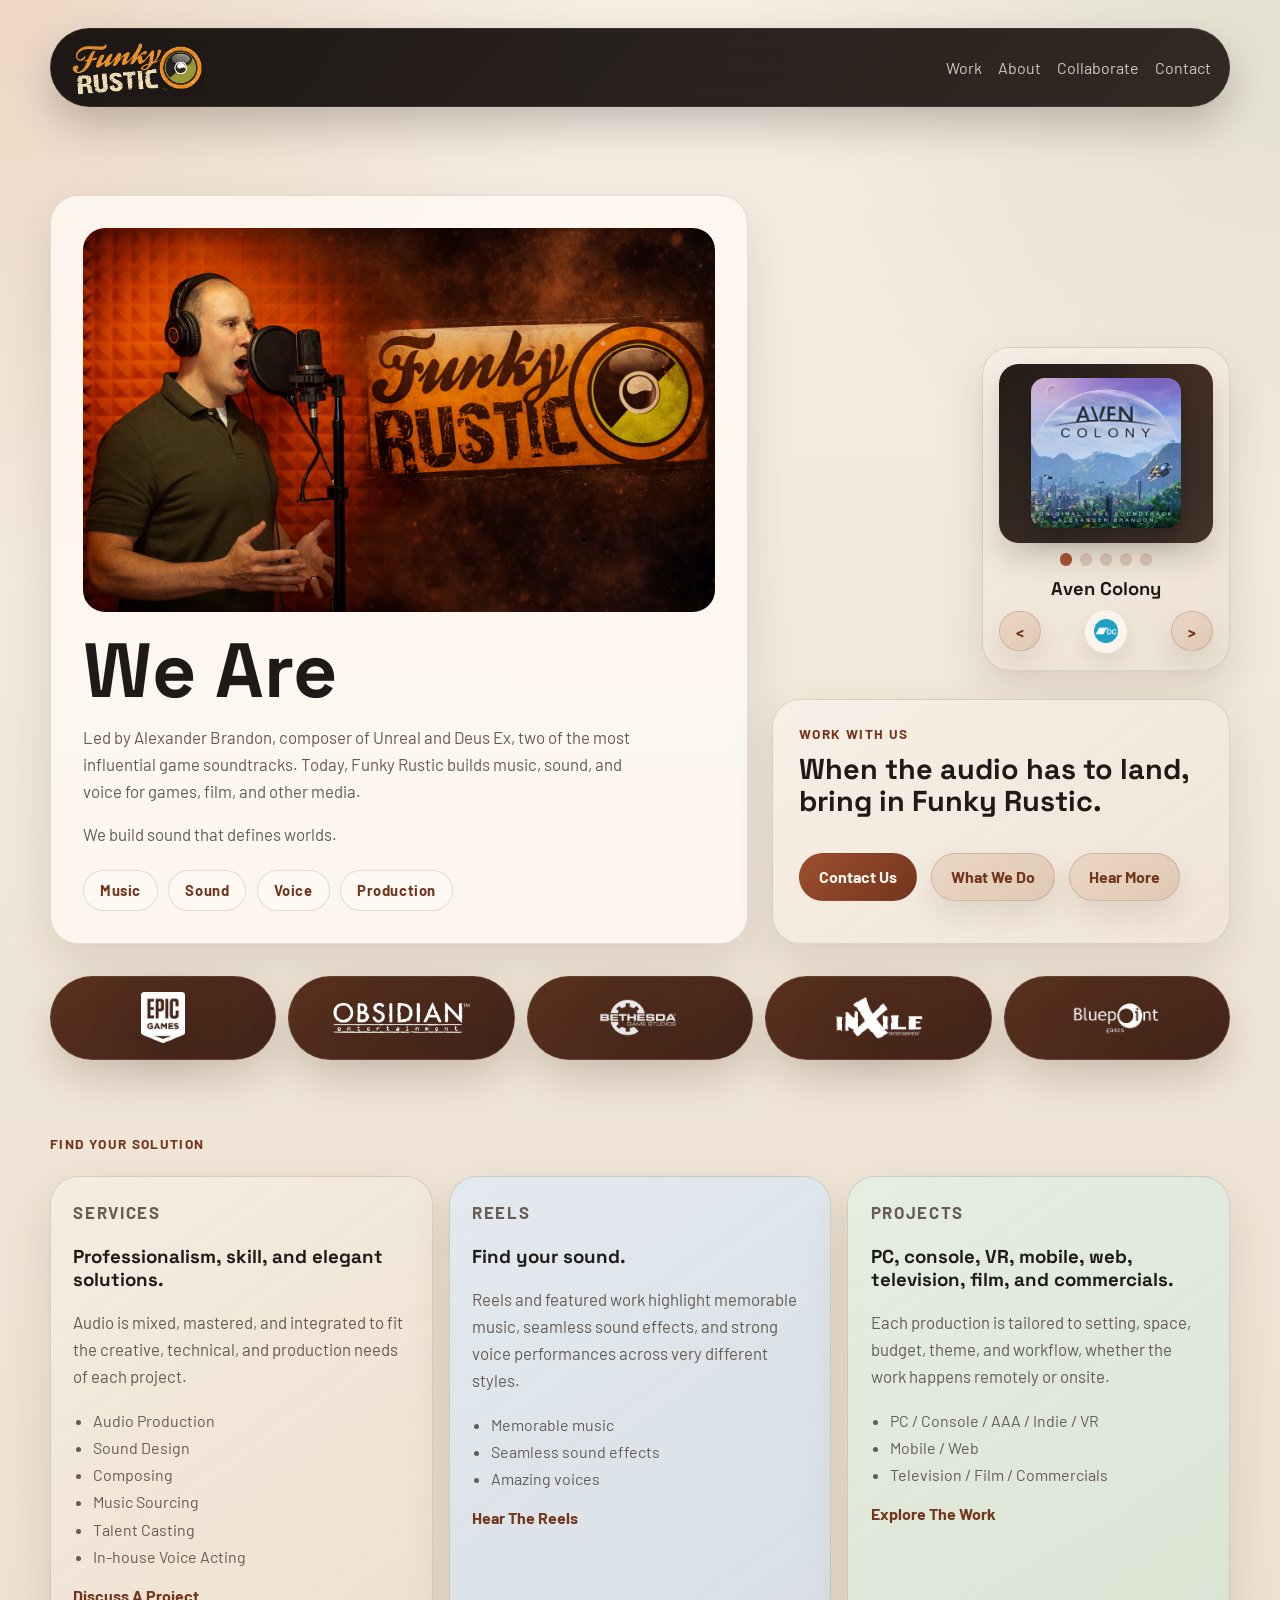
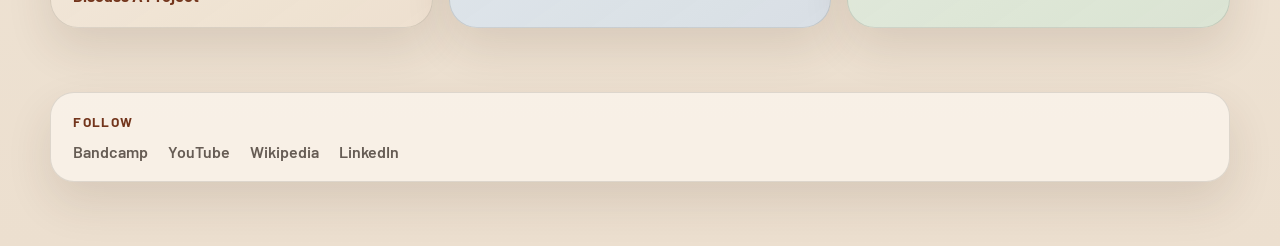
==== commit 076a9ebd: "Cloudflare Analytics" ====
--- a/index.html
+++ b/index.html
@@ -254,5 +254,6 @@
       </footer>
     </div>
     <script src="script.js?v=20260329-1"></script>
+    <!-- Cloudflare Web Analytics --><script defer src='https://static.cloudflareinsights.com/beacon.min.js' data-cf-beacon='{"token": "09527fb28dbc4878b26c1b7ac76959bc"}'></script><!-- End Cloudflare Web Analytics -->
   </body>
 </html>
--- a/styles.css
+++ b/styles.css
@@ -1654,6 +1654,577 @@
   width: fit-content;
 }
 
+body.museum-page {
+  --surface: rgba(18, 24, 34, 0.82);
+  --surface-strong: rgba(22, 29, 41, 0.96);
+  --text: #f4eadb;
+  --muted: #b9c4cf;
+  --accent: #f39a3e;
+  --accent-dark: #ffd280;
+  --line: rgba(144, 191, 232, 0.18);
+  --shadow: 0 24px 48px rgba(3, 8, 16, 0.42);
+  background:
+    linear-gradient(rgba(74, 185, 255, 0.11), rgba(74, 185, 255, 0.11)),
+    linear-gradient(rgba(243, 154, 62, 0.13), rgba(243, 154, 62, 0.13)),
+    linear-gradient(rgba(244, 234, 219, 0.08), rgba(244, 234, 219, 0.08)),
+    linear-gradient(rgba(74, 185, 255, 0.1), rgba(74, 185, 255, 0.1)),
+    linear-gradient(rgba(243, 154, 62, 0.11), rgba(243, 154, 62, 0.11)),
+    linear-gradient(rgba(74, 185, 255, 0.09), rgba(74, 185, 255, 0.09)),
+    linear-gradient(rgba(244, 234, 219, 0.07), rgba(244, 234, 219, 0.07)),
+    linear-gradient(rgba(243, 154, 62, 0.1), rgba(243, 154, 62, 0.1)),
+    linear-gradient(rgba(74, 185, 255, 0.07), rgba(74, 185, 255, 0.07)),
+    linear-gradient(rgba(243, 154, 62, 0.08), rgba(243, 154, 62, 0.08)),
+    linear-gradient(rgba(74, 185, 255, 0.09), rgba(74, 185, 255, 0.09)),
+    linear-gradient(rgba(243, 154, 62, 0.1), rgba(243, 154, 62, 0.1)),
+    repeating-linear-gradient(
+      90deg,
+      rgba(116, 159, 201, 0.07) 0 1px,
+      transparent 1px 64px
+    ),
+    repeating-linear-gradient(
+      180deg,
+      rgba(116, 159, 201, 0.065) 0 1px,
+      transparent 1px 64px
+    ),
+    radial-gradient(circle at top left, rgba(74, 185, 255, 0.2), transparent 22%),
+    radial-gradient(circle at top right, rgba(243, 154, 62, 0.2), transparent 24%),
+    linear-gradient(180deg, #071019 0%, #0c1420 44%, #0a1017 100%);
+  background-size:
+    140px 140px,
+    96px 96px,
+    52px 52px,
+    184px 184px,
+    72px 72px,
+    128px 128px,
+    40px 40px,
+    88px 88px,
+    148px 148px,
+    60px 60px,
+    116px 116px,
+    76px 76px,
+    100% 100%,
+    100% 100%,
+    auto,
+    auto,
+    auto;
+  background-position:
+    6% 10rem,
+    calc(100% - 11rem) 14rem,
+    18% 34rem,
+    calc(100% - 20rem) 46rem,
+    10% 62rem,
+    calc(100% - 9rem) 78rem,
+    28% 92rem,
+    calc(100% - 24rem) 112rem,
+    14% 132rem,
+    calc(100% - 12rem) 154rem,
+    calc(100% - 18rem) 174rem,
+    22% 192rem,
+    0 0,
+    0 0,
+    0 0,
+    100% 0,
+    0 0;
+  background-repeat: no-repeat;
+}
+
+.museum-page .site-header {
+  border-color: rgba(144, 191, 232, 0.14);
+  background:
+    linear-gradient(135deg, rgba(7, 13, 20, 0.94), rgba(12, 21, 31, 0.96));
+  box-shadow: 0 18px 40px rgba(2, 6, 12, 0.32);
+}
+
+.museum-page .site-nav {
+  color: rgba(233, 243, 252, 0.78);
+}
+
+.museum-page .site-nav a:hover,
+.museum-page .path-card a:hover {
+  color: #fff4cf;
+}
+
+.museum-page .button-secondary {
+  border-color: rgba(144, 191, 232, 0.18);
+  background: linear-gradient(145deg, rgba(20, 33, 47, 0.96), rgba(28, 42, 58, 0.92));
+  color: #e8f3fc;
+  box-shadow: 0 14px 28px rgba(3, 8, 16, 0.28);
+}
+
+.museum-page .button-secondary:hover {
+  border-color: rgba(144, 191, 232, 0.3);
+  background: linear-gradient(145deg, rgba(25, 40, 58, 0.98), rgba(32, 48, 67, 0.94));
+}
+
+.museum-page .button-quiet {
+  border-color: rgba(144, 191, 232, 0.14);
+  background: rgba(18, 27, 39, 0.64);
+  color: rgba(232, 243, 252, 0.76);
+}
+
+.museum-page .button-quiet:hover {
+  border-color: rgba(144, 191, 232, 0.24);
+  background: rgba(22, 32, 46, 0.86);
+  color: #fff4cf;
+}
+
+.museum-page-hero {
+  max-width: none;
+  padding-top: 3.5rem;
+}
+
+.museum-hero-grid {
+  display: grid;
+  grid-template-columns: minmax(0, 1.2fr) minmax(18rem, 0.8fr);
+  gap: 1rem;
+  align-items: stretch;
+}
+
+.museum-hero-main,
+.museum-hero-panel,
+.museum-card,
+.museum-timeline-shell,
+.museum-endcap {
+  border: 1px solid var(--line);
+  border-radius: 28px;
+  box-shadow: var(--shadow);
+}
+
+.museum-hero-main {
+  position: relative;
+  overflow: hidden;
+  padding: 2rem;
+  background:
+    linear-gradient(180deg, rgba(8, 15, 24, 0.9), rgba(11, 18, 27, 0.98)),
+    linear-gradient(90deg, rgba(243, 154, 62, 0.08), transparent 28%);
+}
+
+.museum-hero-main::before {
+  content: "";
+  position: absolute;
+  inset: 0;
+  background:
+    linear-gradient(180deg, rgba(255, 255, 255, 0.03), rgba(255, 255, 255, 0) 18%),
+    repeating-linear-gradient(180deg, rgba(144, 191, 232, 0.07) 0 1px, transparent 1px 4px);
+  pointer-events: none;
+}
+
+.museum-hero-main > * {
+  position: relative;
+  z-index: 1;
+}
+
+.museum-hero-main h1,
+.museum-card h2,
+.museum-card h3,
+.museum-timeline-title,
+.museum-endcap h2 {
+  font-family: "Space Grotesk", sans-serif;
+}
+
+.museum-hero-main h1 {
+  margin: 0;
+  max-width: 13ch;
+  font-size: clamp(2.7rem, 5vw, 5rem);
+  line-height: 0.94;
+}
+
+.museum-hero-text,
+.museum-card p,
+.museum-timeline-copy,
+.museum-endcap p {
+  color: var(--muted);
+  line-height: 1.65;
+}
+
+.museum-hero-text {
+  max-width: 52rem;
+  margin: 1rem 0 0;
+  font-size: 1.06rem;
+}
+
+.museum-hero-panel {
+  display: grid;
+  gap: 1rem;
+  align-content: start;
+  padding: 1.45rem;
+  background:
+    linear-gradient(160deg, rgba(17, 26, 38, 0.96), rgba(10, 17, 26, 0.94));
+}
+
+.museum-panel-label,
+.museum-chip,
+.museum-year,
+.museum-code-line {
+  font-family: "IBM Plex Mono", monospace;
+}
+
+.museum-panel-label {
+  margin: 0;
+  color: var(--accent-dark);
+  font-size: 0.8rem;
+  font-weight: 600;
+  letter-spacing: 0.12em;
+  text-transform: uppercase;
+}
+
+.museum-status-list {
+  display: grid;
+  gap: 0.75rem;
+}
+
+.museum-status-item {
+  padding: 0.85rem 0.95rem;
+  border: 1px solid rgba(144, 191, 232, 0.14);
+  border-radius: 18px;
+  background: rgba(10, 17, 25, 0.72);
+}
+
+.museum-status-item strong {
+  display: block;
+  margin-bottom: 0.2rem;
+  color: #f3eadb;
+  font-family: "Space Grotesk", sans-serif;
+  font-size: 1rem;
+}
+
+.museum-status-item span {
+  color: var(--muted);
+  font-size: 0.95rem;
+  line-height: 1.5;
+}
+
+.museum-code-line {
+  margin: 0;
+  padding: 0.9rem 1rem;
+  border: 1px solid rgba(243, 154, 62, 0.2);
+  border-radius: 18px;
+  background: rgba(6, 11, 17, 0.82);
+  color: #ffd280;
+  font-size: 0.9rem;
+  line-height: 1.55;
+}
+
+.museum-jump-row {
+  display: flex;
+  flex-wrap: wrap;
+  gap: 0.7rem;
+  margin-top: 1.4rem;
+}
+
+.museum-jump-link,
+.museum-chip {
+  display: inline-flex;
+  align-items: center;
+  justify-content: center;
+  min-height: 2.6rem;
+  padding: 0.55rem 0.95rem;
+  border: 1px solid rgba(144, 191, 232, 0.2);
+  border-radius: 999px;
+  background:
+    radial-gradient(circle at top left, rgba(255, 255, 255, 0.05), transparent 44%),
+    linear-gradient(145deg, rgba(17, 27, 39, 0.88), rgba(12, 20, 30, 0.86));
+  color: #e8f3fc;
+  font-size: 0.9rem;
+  letter-spacing: 0.04em;
+  box-shadow:
+    inset 0 1px 0 rgba(255, 255, 255, 0.04),
+    0 10px 20px rgba(3, 8, 16, 0.18);
+}
+
+.museum-jump-link:hover {
+  color: #fff4cf;
+  border-color: rgba(243, 154, 62, 0.28);
+}
+
+.museum-card {
+  padding: 1.45rem;
+  background:
+    linear-gradient(145deg, rgba(17, 25, 36, 0.96), rgba(12, 19, 29, 0.94));
+}
+
+.museum-card h2,
+.museum-card h3,
+.museum-endcap h2 {
+  margin: 0;
+  color: #f4eadb;
+  line-height: 1.08;
+}
+
+.museum-card h3 {
+  font-size: 1.35rem;
+}
+
+.museum-card p {
+  margin: 0.8rem 0 0;
+}
+
+.museum-chip-row {
+  display: flex;
+  flex-wrap: wrap;
+  gap: 0.55rem;
+  margin-top: 1rem;
+}
+
+.museum-chip {
+  color: var(--accent-dark);
+  border-color: rgba(243, 154, 62, 0.18);
+  background:
+    radial-gradient(circle at top left, rgba(243, 154, 62, 0.12), transparent 44%),
+    linear-gradient(145deg, rgba(49, 34, 24, 0.92), rgba(29, 21, 17, 0.88));
+  box-shadow:
+    inset 0 1px 0 rgba(255, 233, 204, 0.04),
+    0 10px 18px rgba(8, 6, 5, 0.18);
+}
+
+.museum-card-trackers {
+  background:
+    linear-gradient(145deg, rgba(18, 32, 48, 0.98), rgba(12, 23, 35, 0.95));
+}
+
+.museum-card-shareware {
+  background:
+    linear-gradient(145deg, rgba(38, 26, 18, 0.98), rgba(24, 16, 12, 0.95));
+}
+
+.museum-card-epic {
+  background:
+    linear-gradient(145deg, rgba(20, 24, 42, 0.98), rgba(13, 16, 29, 0.95));
+}
+
+.museum-card-legacy {
+  background:
+    linear-gradient(145deg, rgba(24, 38, 31, 0.98), rgba(14, 24, 20, 0.95));
+}
+
+.museum-timeline-shell {
+  position: relative;
+  padding: 0.35rem 0 0.35rem 2rem;
+}
+
+.museum-timeline-shell::before {
+  content: "";
+  position: absolute;
+  left: 0.7rem;
+  top: 0.9rem;
+  bottom: 0.9rem;
+  width: 1px;
+  background:
+    linear-gradient(180deg, rgba(243, 154, 62, 0.45), rgba(74, 185, 255, 0.22));
+  box-shadow: 0 0 18px rgba(74, 185, 255, 0.08);
+}
+
+.museum-timeline {
+  display: grid;
+  gap: 1rem;
+}
+
+.museum-timeline-item {
+  position: relative;
+}
+
+.museum-timeline-item::before {
+  content: "";
+  position: absolute;
+  left: -1.72rem;
+  top: 1.7rem;
+  width: 0.85rem;
+  height: 0.85rem;
+  border: 2px solid rgba(243, 154, 62, 0.56);
+  border-radius: 999px;
+  background: #0a131e;
+  box-shadow: 0 0 0 6px rgba(10, 19, 30, 0.82);
+}
+
+.museum-exhibit {
+  display: grid;
+  grid-template-columns: 13rem minmax(0, 1fr);
+  gap: 1rem;
+  align-items: stretch;
+  padding: 1rem;
+  border: 1px solid var(--line);
+  border-radius: 28px;
+  background:
+    linear-gradient(145deg, rgba(15, 23, 34, 0.97), rgba(10, 16, 25, 0.95));
+  box-shadow: var(--shadow);
+}
+
+.museum-exhibit-media {
+  position: relative;
+  overflow: hidden;
+  min-height: 14rem;
+  border-radius: 22px;
+  border: 1px solid rgba(144, 191, 232, 0.16);
+  background:
+    radial-gradient(circle at top right, rgba(243, 154, 62, 0.18), transparent 34%),
+    linear-gradient(145deg, rgba(18, 31, 45, 0.98), rgba(12, 21, 31, 0.96));
+}
+
+.museum-exhibit-image {
+  display: block;
+  width: 100%;
+  height: 100%;
+  min-height: 14rem;
+  object-fit: cover;
+}
+
+.museum-exhibit-overlay {
+  position: absolute;
+  inset: auto 0 0 0;
+  display: flex;
+  align-items: center;
+  gap: 0.5rem;
+  padding: 0.9rem 1rem;
+  background: linear-gradient(180deg, transparent, rgba(7, 13, 20, 0.92));
+}
+
+.museum-date-pill,
+.museum-label-pill,
+.museum-link {
+  font-family: "IBM Plex Mono", monospace;
+}
+
+.museum-date-pill,
+.museum-label-pill {
+  display: inline-flex;
+  align-items: center;
+  justify-content: center;
+  min-height: 2rem;
+  padding: 0.35rem 0.7rem;
+  border-radius: 999px;
+  font-size: 0.78rem;
+  letter-spacing: 0.08em;
+  text-transform: uppercase;
+}
+
+.museum-date-pill {
+  border: 1px solid rgba(243, 154, 62, 0.28);
+  background:
+    radial-gradient(circle at top left, rgba(243, 154, 62, 0.18), transparent 46%),
+    linear-gradient(145deg, rgba(55, 39, 26, 0.92), rgba(34, 24, 18, 0.9));
+  color: var(--accent-dark);
+  box-shadow:
+    inset 0 1px 0 rgba(255, 233, 204, 0.05),
+    0 10px 18px rgba(8, 6, 5, 0.18);
+}
+
+.museum-label-pill {
+  border: 1px solid rgba(144, 191, 232, 0.2);
+  background:
+    radial-gradient(circle at top left, rgba(74, 185, 255, 0.16), transparent 46%),
+    linear-gradient(145deg, rgba(21, 36, 50, 0.92), rgba(14, 24, 35, 0.9));
+  color: #d7eefc;
+  box-shadow:
+    inset 0 1px 0 rgba(255, 255, 255, 0.04),
+    0 10px 18px rgba(3, 8, 16, 0.16);
+}
+
+.museum-exhibit-copy {
+  display: grid;
+  gap: 0.8rem;
+  align-content: start;
+  min-width: 0;
+  padding: 0.15rem 0.1rem;
+}
+
+.museum-exhibit-header {
+  display: flex;
+  flex-wrap: wrap;
+  gap: 0.55rem;
+  align-items: center;
+}
+
+.museum-exhibit-title {
+  margin: 0;
+  color: #f4eadb;
+  font-family: "Space Grotesk", sans-serif;
+  font-size: clamp(1.5rem, 2vw, 2rem);
+  line-height: 1.02;
+}
+
+.museum-exhibit-subtitle {
+  margin: -0.2rem 0 0;
+  color: rgba(232, 243, 252, 0.72);
+  font-size: 0.98rem;
+  line-height: 1.45;
+}
+
+.museum-exhibit-text {
+  margin: 0;
+  color: var(--muted);
+  font-size: 1rem;
+  line-height: 1.68;
+}
+
+.museum-meta-row,
+.museum-link-row {
+  display: flex;
+  flex-wrap: wrap;
+  gap: 0.6rem;
+}
+
+.museum-link {
+  display: inline-flex;
+  align-items: center;
+  justify-content: center;
+  min-height: 2.5rem;
+  padding: 0.55rem 0.9rem;
+  border: 1px solid rgba(144, 191, 232, 0.18);
+  border-radius: 999px;
+  background:
+    radial-gradient(circle at top left, rgba(255, 255, 255, 0.04), transparent 46%),
+    linear-gradient(145deg, rgba(17, 27, 39, 0.86), rgba(12, 20, 30, 0.82));
+  color: #e8f3fc;
+  font-size: 0.88rem;
+  letter-spacing: 0.04em;
+  box-shadow:
+    inset 0 1px 0 rgba(255, 255, 255, 0.035),
+    0 10px 18px rgba(3, 8, 16, 0.16);
+}
+
+.museum-link:hover {
+  color: #fff4cf;
+  border-color: rgba(243, 154, 62, 0.26);
+}
+
+.museum-link-icon {
+  display: inline-flex;
+  align-items: center;
+  justify-content: center;
+  width: 2.35rem;
+  height: 2.35rem;
+  border: 1px solid rgba(144, 191, 232, 0.18);
+  border-radius: 999px;
+  background: rgba(17, 27, 39, 0.72);
+}
+
+.museum-link-icon:hover {
+  border-color: rgba(243, 154, 62, 0.26);
+  background: rgba(21, 33, 48, 0.9);
+}
+
+.museum-link-icon img {
+  width: 1.3rem;
+  height: 1.3rem;
+  object-fit: contain;
+}
+
+.museum-endcap {
+  padding: 1.7rem;
+  background:
+    radial-gradient(circle at top right, rgba(243, 154, 62, 0.14), transparent 30%),
+    linear-gradient(145deg, rgba(15, 24, 35, 0.96), rgba(9, 15, 23, 0.94));
+}
+
+.museum-endcap h2 {
+  font-size: clamp(1.5rem, 3vw, 2.2rem);
+}
+
+.museum-endcap p {
+  max-width: 44rem;
+  margin: 0.8rem 0 0;
+}
+
 @media (max-width: 960px) {
   .hero,
   .feature-band,
@@ -1679,6 +2250,11 @@
     padding-top: 3rem;
   }
 
+  .museum-hero-grid,
+  .museum-exhibit {
+    grid-template-columns: 1fr;
+  }
+
   .about-highlights-top {
     max-width: 100%;
   }
@@ -1773,6 +2349,32 @@
     min-height: 18rem;
   }
 
+  .museum-hero-main,
+  .museum-hero-panel,
+  .museum-card,
+  .museum-endcap,
+  .museum-exhibit {
+    border-radius: 22px;
+  }
+
+  .museum-timeline-shell {
+    padding-left: 1.4rem;
+  }
+
+  .museum-timeline-shell::before {
+    left: 0.42rem;
+  }
+
+  .museum-timeline-item::before {
+    left: -1.08rem;
+  }
+
+  .museum-exhibit-media,
+  .museum-exhibit-image {
+    min-height: 11rem;
+  }
+
+
   .about-letter {
     display: grid;
     grid-template-columns: 5.25rem minmax(0, 1fr);
